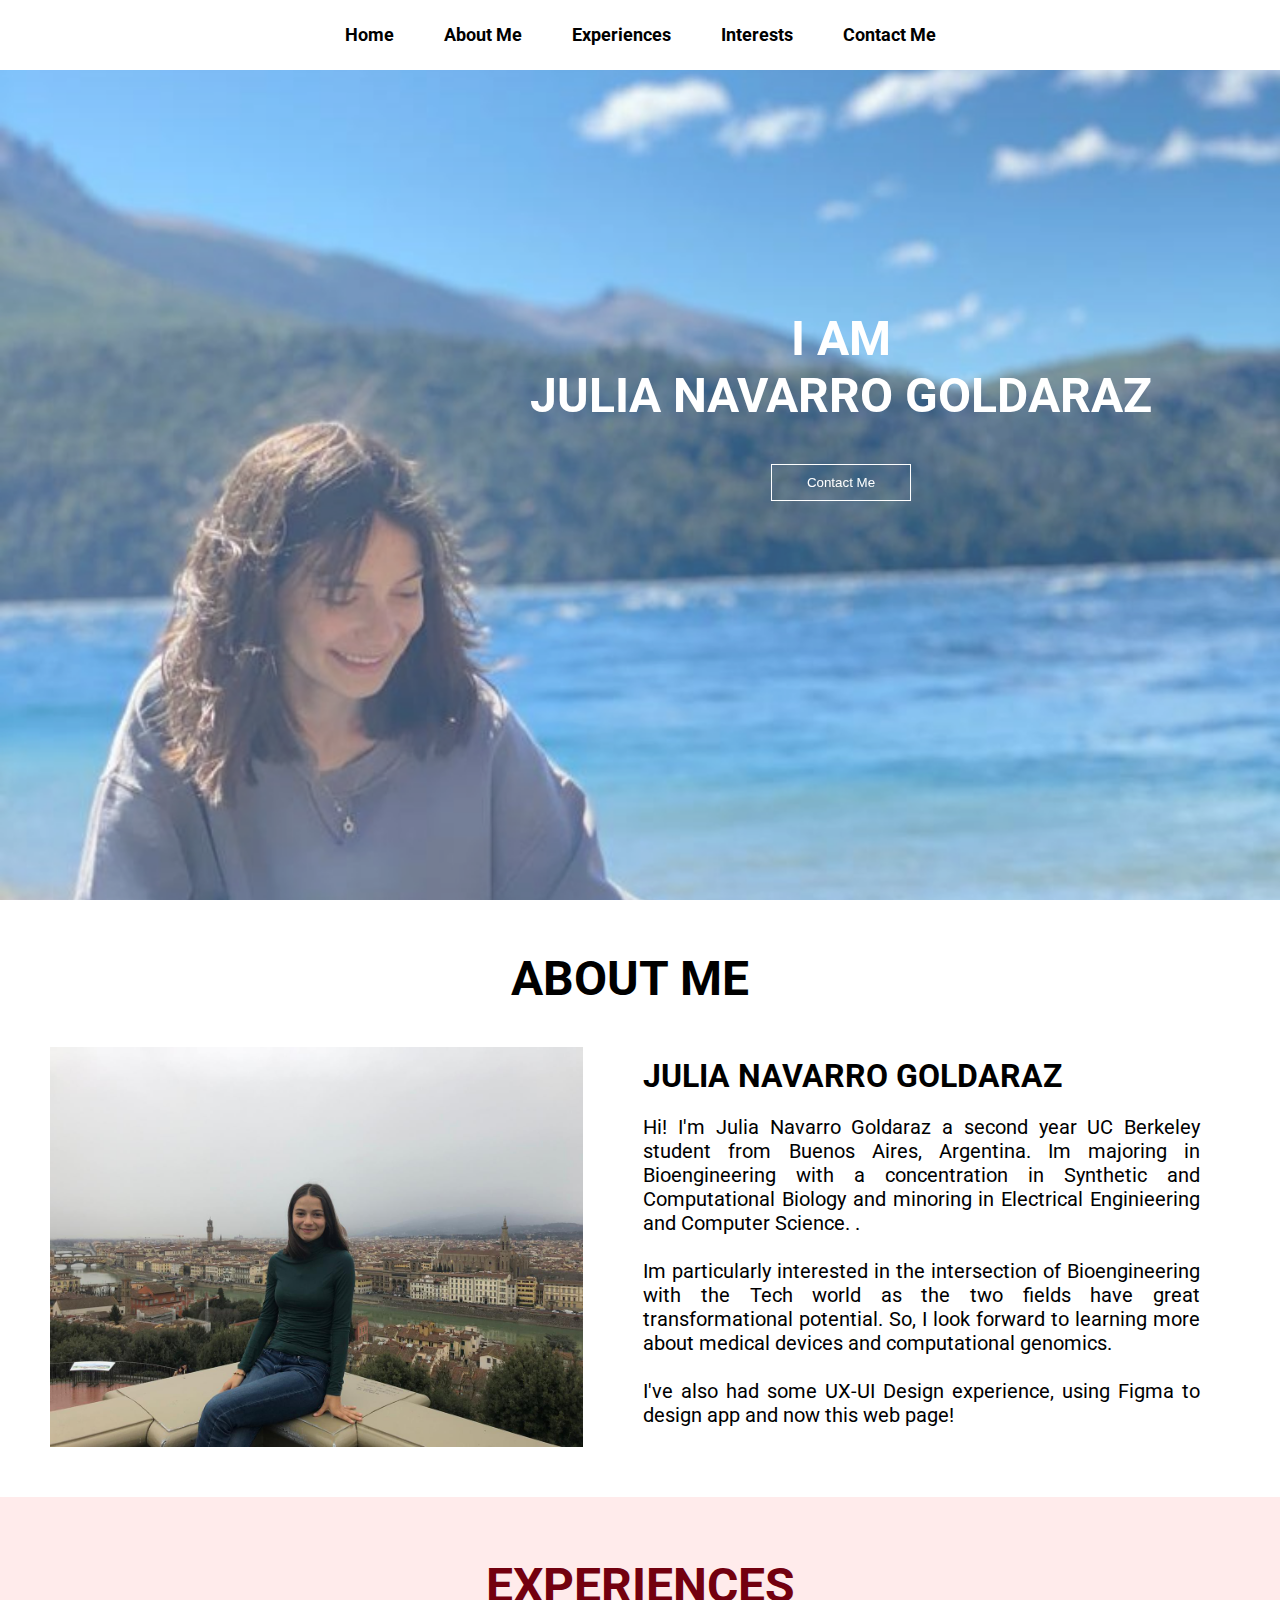
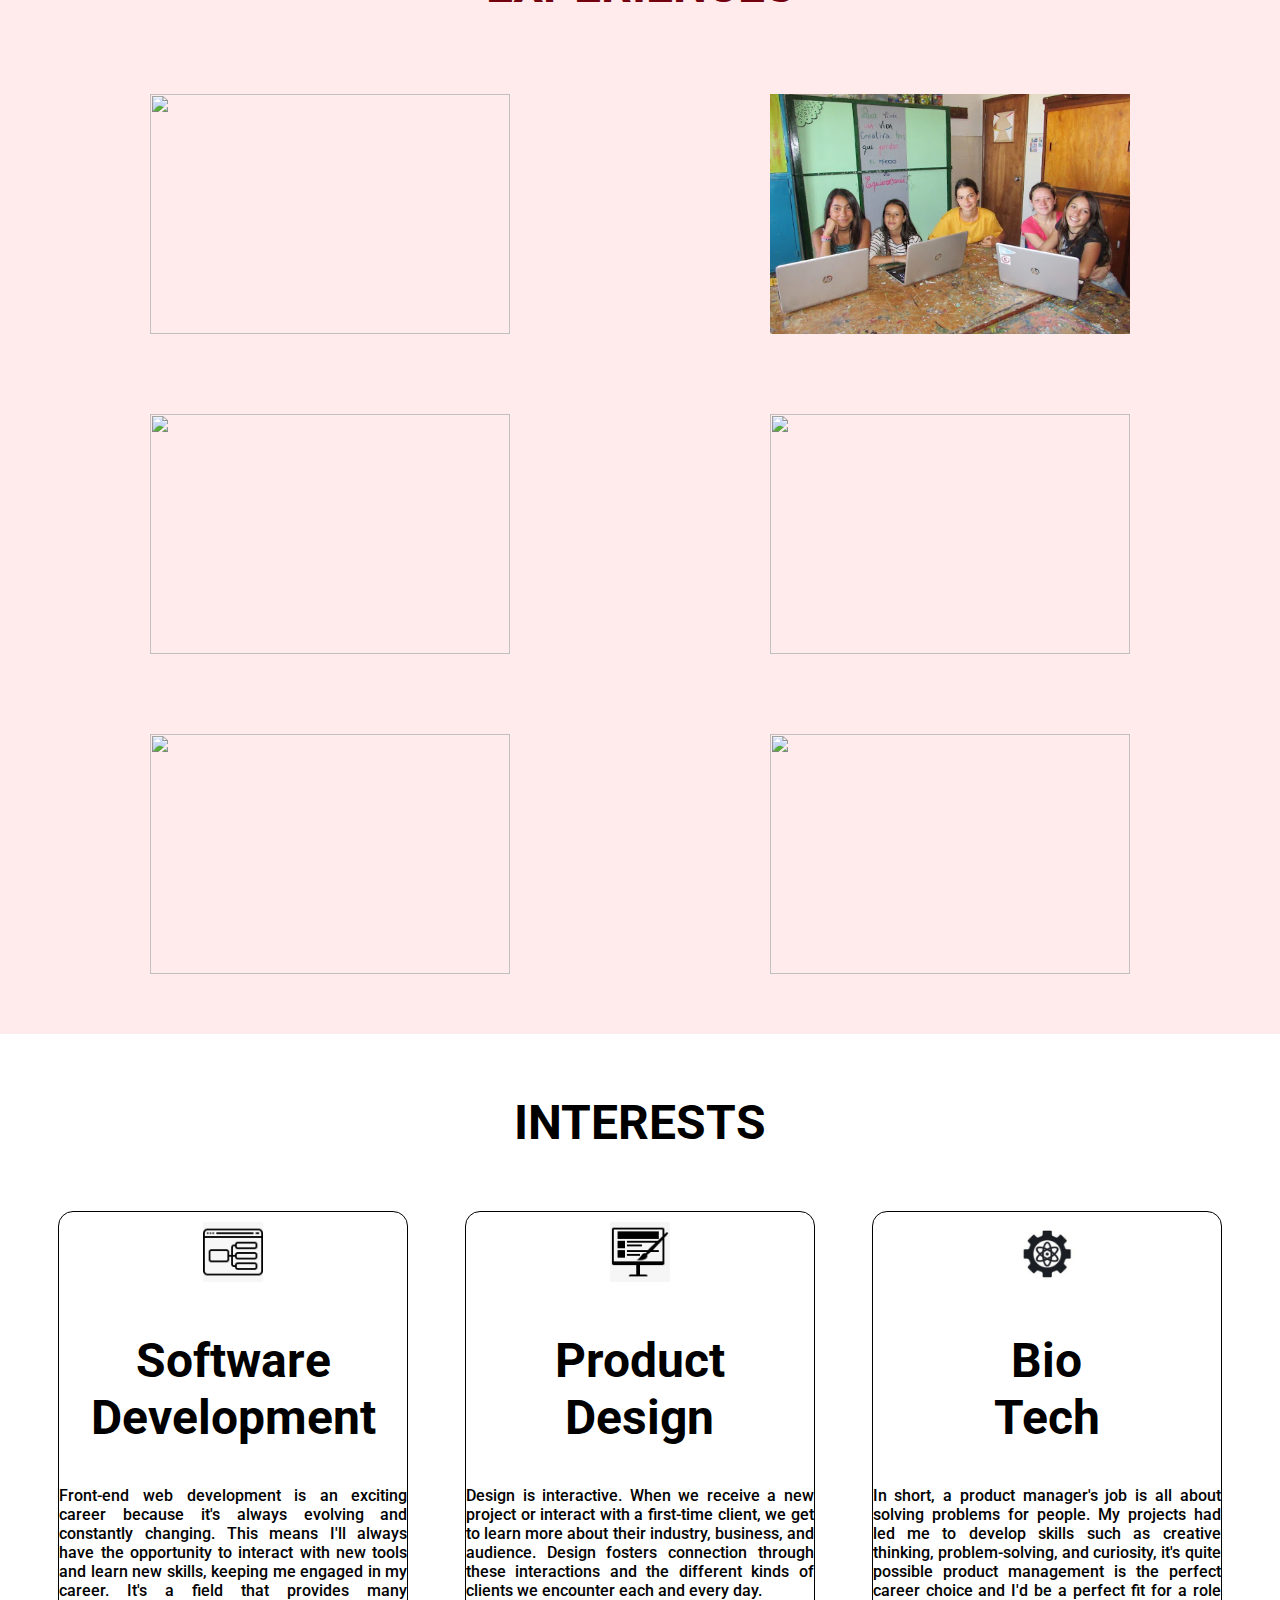
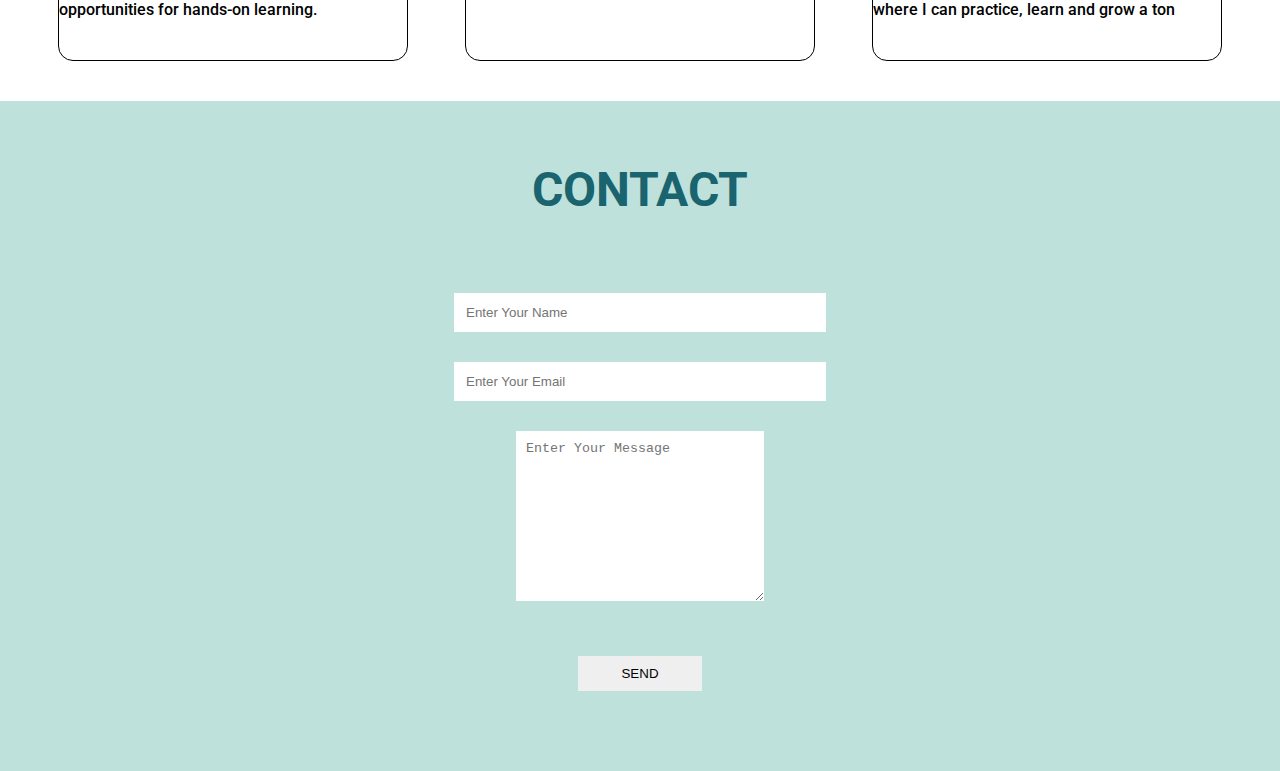
==== index.html @ 9aceccef "first push" ====
<html lang="en">
<head>
    <meta charset="UTF-8">
    <meta http-equiv="X-UA-Compatible" content="IE=edge">
    <meta name="viewport" content="width=device-width, initial-scale=1.0">
    <link rel="preconnect" href="https://fonts.googleapis.com">
    <link rel="preconnect" href="https://fonts.gstatic.com" crossorigin>
    <link href="https://fonts.googleapis.com/css2?family=Roboto:wght@100&display=swap" rel="stylesheet">
    <link rel="stylesheet" href="./style.css">
    <link rel="stylesheet" media="screen and (max-width:800px)" href="tablet.css">
    <link rel="stylesheet" media="screen and (max-width:530px)" href="phone.css">
    <title>Julia Navarro Goldaraz</title>
    <style>
        @import url('https://fonts.googleapis.com/css2?family=Roboto:wght@100&display=swap');
    </style>
</head>

<body>
    <nav class="navbar">
        <ul>
            <li><a href="#home"> Home</a></li>
            <li><a href="#about"> About Me</a></li>
            <li><a href="#portfolio"> Experiences</a></li>
            <li><a href="#interests"> Interests</a></li>
            <li><a href="#contact"> Contact Me</a></li>
        </ul>
    </nav>

    <section id="home">
        <div class="main">
            <h1 class="headings">I AM <br> JULIA NAVARRO GOLDARAZ</h1>
            <button class="btn">
                Contact Me
            </button>
        </div>
    </section>

    <section id="about">
        <h1 class="headings">ABOUT ME</h1>
        <div id="pic">
            <img src="photos/Juli1.jpeg" alt="">
            <div id="intro">
                <h2 >JULIA NAVARRO GOLDARAZ</h2>
                <p>Hi!
                    I'm Julia Navarro Goldaraz a second year UC Berkeley student from Buenos Aires, Argentina. Im majoring in Bioengineering with a concentration in Synthetic and Computational Biology and minoring in Electrical Enginieering and Computer Science. .</p>
                <br>
                <p> Im particularly interested in the intersection of Bioengineering with the Tech world as the two fields have great transformational potential. So, I look forward to learning more about medical devices and computational genomics.</p>
                <br>
                <p> I've also had some UX-UI Design experience, using Figma to design app and now this web page! </p>
            </div>

        </div>

    </section>

    <section id="portfolio">
        <h1 class="headings">EXPERIENCES</h1>
        <div class="gallery">
            <a href="https://inventabroad.berkeley.edu/" target="_blank"> <img src="portfolio/invent.jpg" alt=""> </a>
            <a href="http://www.chicasprogramadoras.club/" target="_blank"> <img src="photos/CCP1.jpg" alt=""> </a>
            <a href="https://www.utk.technology/" target="_blank"> <img src="portfolio/utk.JPG" alt=""> </a>
            <a href="https://www.youtube.com/watch?v=nipk1tSxed8&t=4s" target="_blank"> <img src="portfolio/3.jpeg" alt=""> </a>
            <a href="https://www.youtube.com/watch?v=JKasW97JcF0&t=8s" target="_blank"> <img src="portfolio/2.jpeg" alt=""> </a>
            <a href="https://www.youtube.com/watch?v=AmmOaN9BIU0&t=44s" target="_blank"> <img src="portfolio/1.jpeg" alt=""> </a>
        </div>
    </section>

    <section id="interests">
        <h1 class="headings">INTERESTS</h1>
        <div class="row">
            <div class="box">
                <img src="photos/SWE.jpeg" alt="">
                <h1 class="headings">Software <br> Development</h1>
                <p>Front-end web development is an exciting career because it's always evolving and 
                    constantly changing. This means I'll always have the opportunity to interact with 
                    new tools and learn new skills, keeping me engaged in my career. It's a field that 
                    provides many opportunities for hands-on learning.</p>
            </div>
            <div class="box">
                <img src="photos/ProductDesign.jpeg" alt="">
                <h1 class="headings">Product <br> Design</h1>
                <p>Design is interactive. When we receive a new project or interact with a first-time 
                    client, we get to learn more about their industry, business, and audience. Design 
                    fosters connection through these interactions and the different kinds of clients we 
                    encounter each and every day.</p>
            </div>
            <div class="box">
                <img src="photos/BioTech.jpeg" alt="">
                <h1 class="headings">Bio <br> Tech</h1>
                <p>In short, a product manager's job is all about solving problems for people. 
                    My projects had led me to develop skills such as creative thinking, problem-solving, 
                    and curiosity, it's quite possible product management is the perfect career choice and I'd be a 
                    perfect fit for a role where I can practice, learn and grow a ton</p>
            </div>

        </div>

    </section>

    <section id="contact">
        <h1 class="headings">CONTACT</h1>
        <form action="" class="form">
            <input type="text" name="name" class="input" placeholder="Enter Your Name">
            <input type="email" name="email" class="input" placeholder="Enter Your Email">
            <textarea name="msg" id="msg" cols="30" rows="10" placeholder="Enter Your Message"></textarea>
            <input type="submit" value="SEND" id="send">
        </form>
    </section>

</body>
</html>
---- style.css ----
*{
    margin: 0;
    padding: 0;
    box-sizing: border-box;
}

html{
    scroll-behavior: smooth;
}

/* navbar */

.navbar{
    display: flex;
    justify-content: center;
    align-items: center;
    background-color:white;
    position: sticky;
    top: 0;
    max-height: 72px;
}

.navbar ul{
    display: flex;
    list-style: none;
    margin: 25px 0px;
}

.navbar ul li{
    font-family: 'Roboto', sans-serif;
    font-size: 1.1rem;
    font-weight: bold;
}

.navbar ul li a{
    text-decoration: none;
    color: black;
    padding: 8px 25px;
    transition: all .5s ease;
}

.navbar ul li a:hover{
    background-color: white;
    color: black;
    box-shadow: 0 0 10px white;
    font-size: 120%;
    font-weight : bold;
}

/* Home Section */

#home{
    display: flex;
    flex-direction: column;
    background-color:transparent;
    height: 840px;
    justify-content: center;
    align-items: center;
    color:white;
}

#home::before{
    content: "";
    position: absolute;
    top: 0;
    right: 0;
    background: url("photos/Portada1.jpeg") no-repeat center center/cover;
    height: 900px;
    width: 100%;
    z-index: -1;
    opacity: .8;
}

.main{
    display: flex;
    flex-direction: column;
    /* border: 1px solid white; */
    align-items: center;
    position: absolute;
    top: 30%;
    right: 10%;
}

.headings{
    font-family: 'Roboto', sans-serif;
    font-size: 3rem;
    text-align: center;
    margin: 40px 0px;
}

.btn{
    padding: 10px 35px;
    background-color: transparent;
    border: 1px solid white;
    color:  white;
    outline: none;
    transition: .6s ease;
}

.btn:hover{
    cursor: pointer;
    background-color: white;
    color: black;
    box-shadow: 0 0 2px white, 0 0 5px white, 0 0 10px white;
    font-weight: bold;
}


/* About Section */

#about{
    display: flex;
    flex-direction: column;
    box-sizing: border-box;
    padding: 0px;
    font-size: 20px;
    margin-bottom: 50px;
    margin-left: 50px;
    margin-right: 70px;
}

#pic{
    display: flex;
}

#pic img{
    width: 575px;
    height: 400px;
    margin-right: 50px;
}

#intro{
    display: flex;
    flex-direction: column;
    text-align: justify;
    padding: 10px;
    font-family: 'Roboto', sans-serif;
}

#intro h2{
    font-size: 2rem;
    margin-bottom: 20px;
}


/* Portfolio Section */

#portfolio{
    display: flex;
    flex-direction: column;
    background-color:#ffebeb;
    color: #73000F;
    align-items: center;
    padding: 20px;
}

.gallery{
    display: flex;
    flex-wrap: wrap;
    justify-content: space-around;
    box-sizing: border-box;
}

.gallery img{
    width: 360px;
    height: 240px;
    margin: 40px;
}


/* Interests Section */

#interests{
    display: flex;
    flex-direction: column;
    padding: 20px;
    font-family: 'Roboto', sans-serif;
    font-weight: 500;
}

.row{
    display: flex;
    justify-content: space-around;
    flex-wrap: wrap;
    box-sizing: border-box;
    margin: 10px;
}

.box{
    display: flex;
    flex-direction: column;
    width: 350px;
    height: 450px;
    border: 1px solid black;
    margin: 10px;
    align-items: center;
    text-align: justify;
    text-
    padding: 10px;
    border-radius: 15px;
    /*background: linear-gradient(to top,#cccfd1, white 100%);*/
    background-size: 100% 200%;
    transition: all .8s
}

.box:hover{
    background-position: left bottom; 
    color: #67788a;
    border-color: #67788a;
    box-shadow: #bee1dc;
    background-color: #f1f4f7;
}

.box img{
    width: 80px;
    height: 80px;
    background-color: white;
    padding: 10px;
}

/* Contact Section */
#contact{
    display: flex;
    flex-direction: column;
    box-sizing: border-box;
    background-color: #bee1dc;
    color: #19646E;
    padding: 20px;
}

.form{
    display: flex;
    flex-direction: column;
    box-sizing: border-box;
    align-items: center;
    margin: 20px 0px;
}

.input{
    padding: 12px;
    margin: 15px;
    width: 30%;
    border: none;
    outline: none;
}

#msg{
    width: 20%;
    padding: 10px;
    margin: 15px;
    border: none;
    outline: none;
}

#send{
    width: 10%;
    padding: 10px;
    margin: 40px;
    border: none;
    outline: none;
}

#send:hover{
    cursor: pointer;
    box-shadow: 0 0 5px white;
}
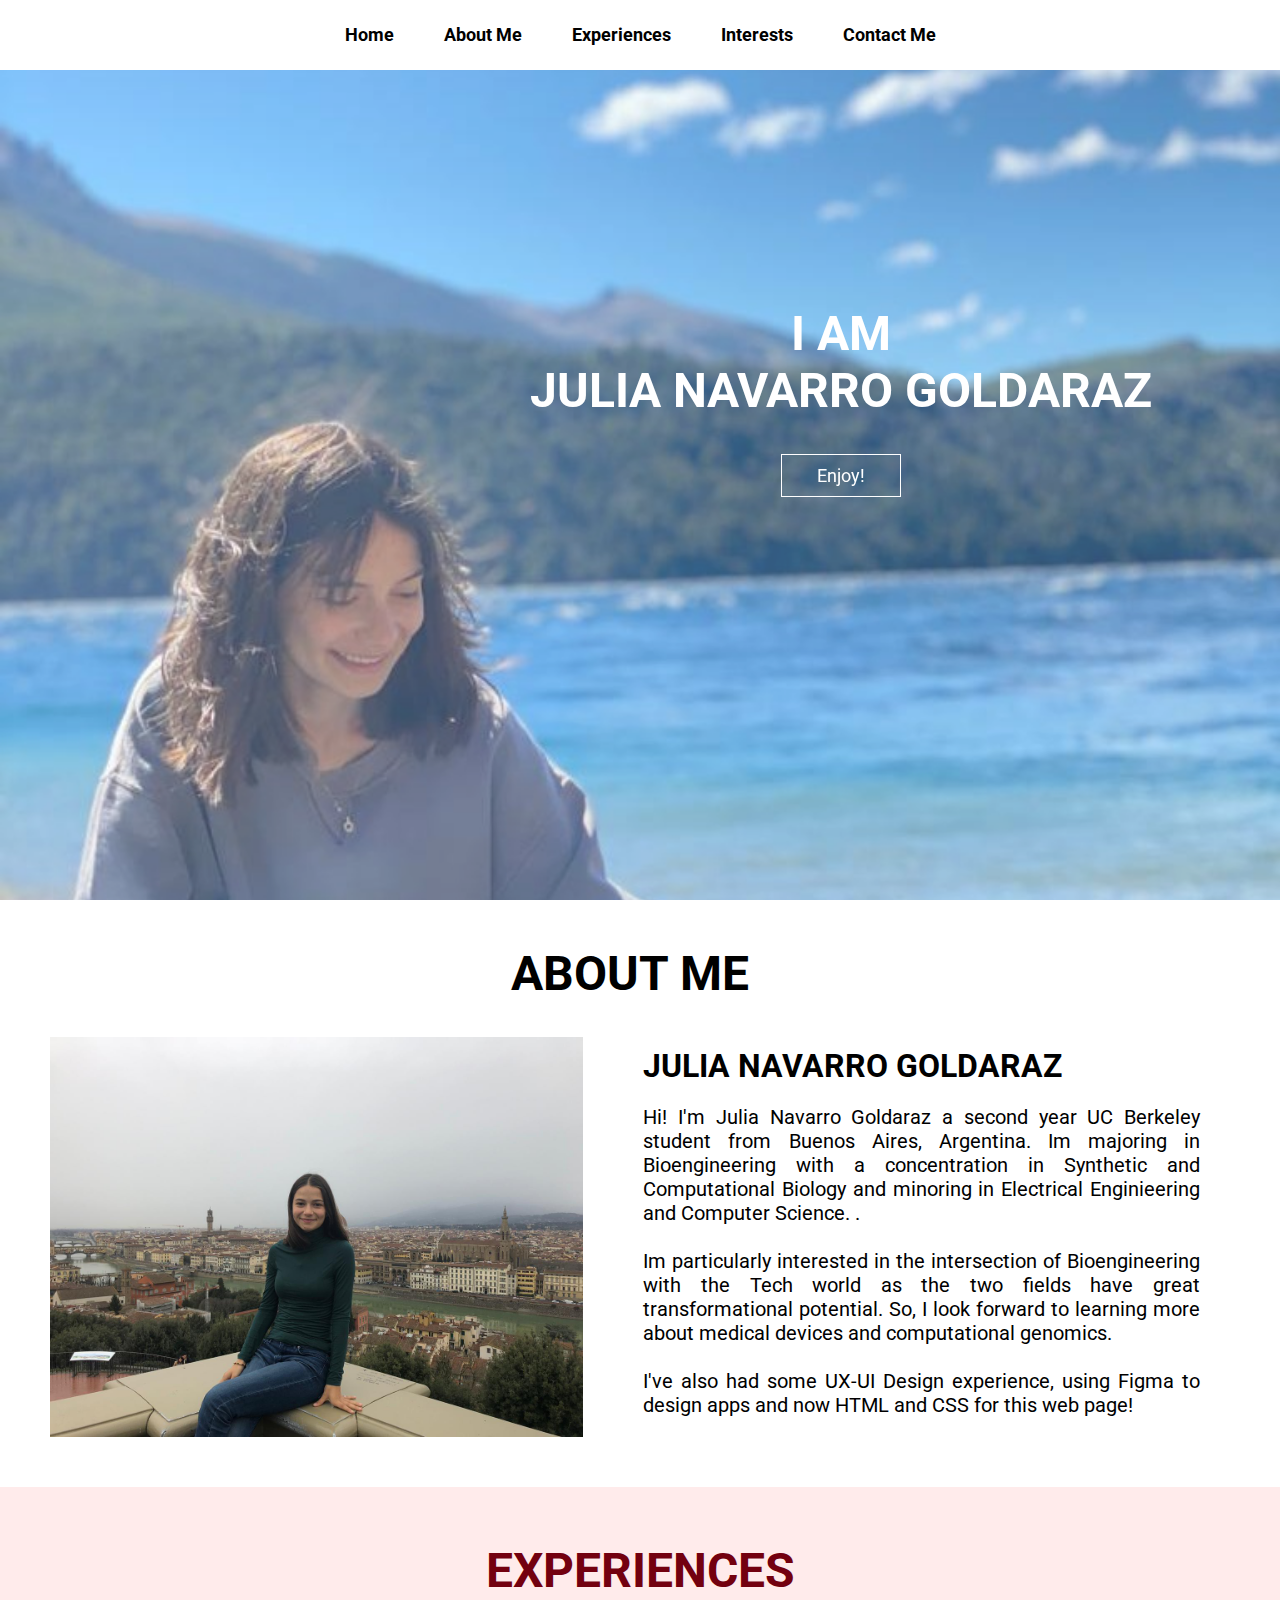
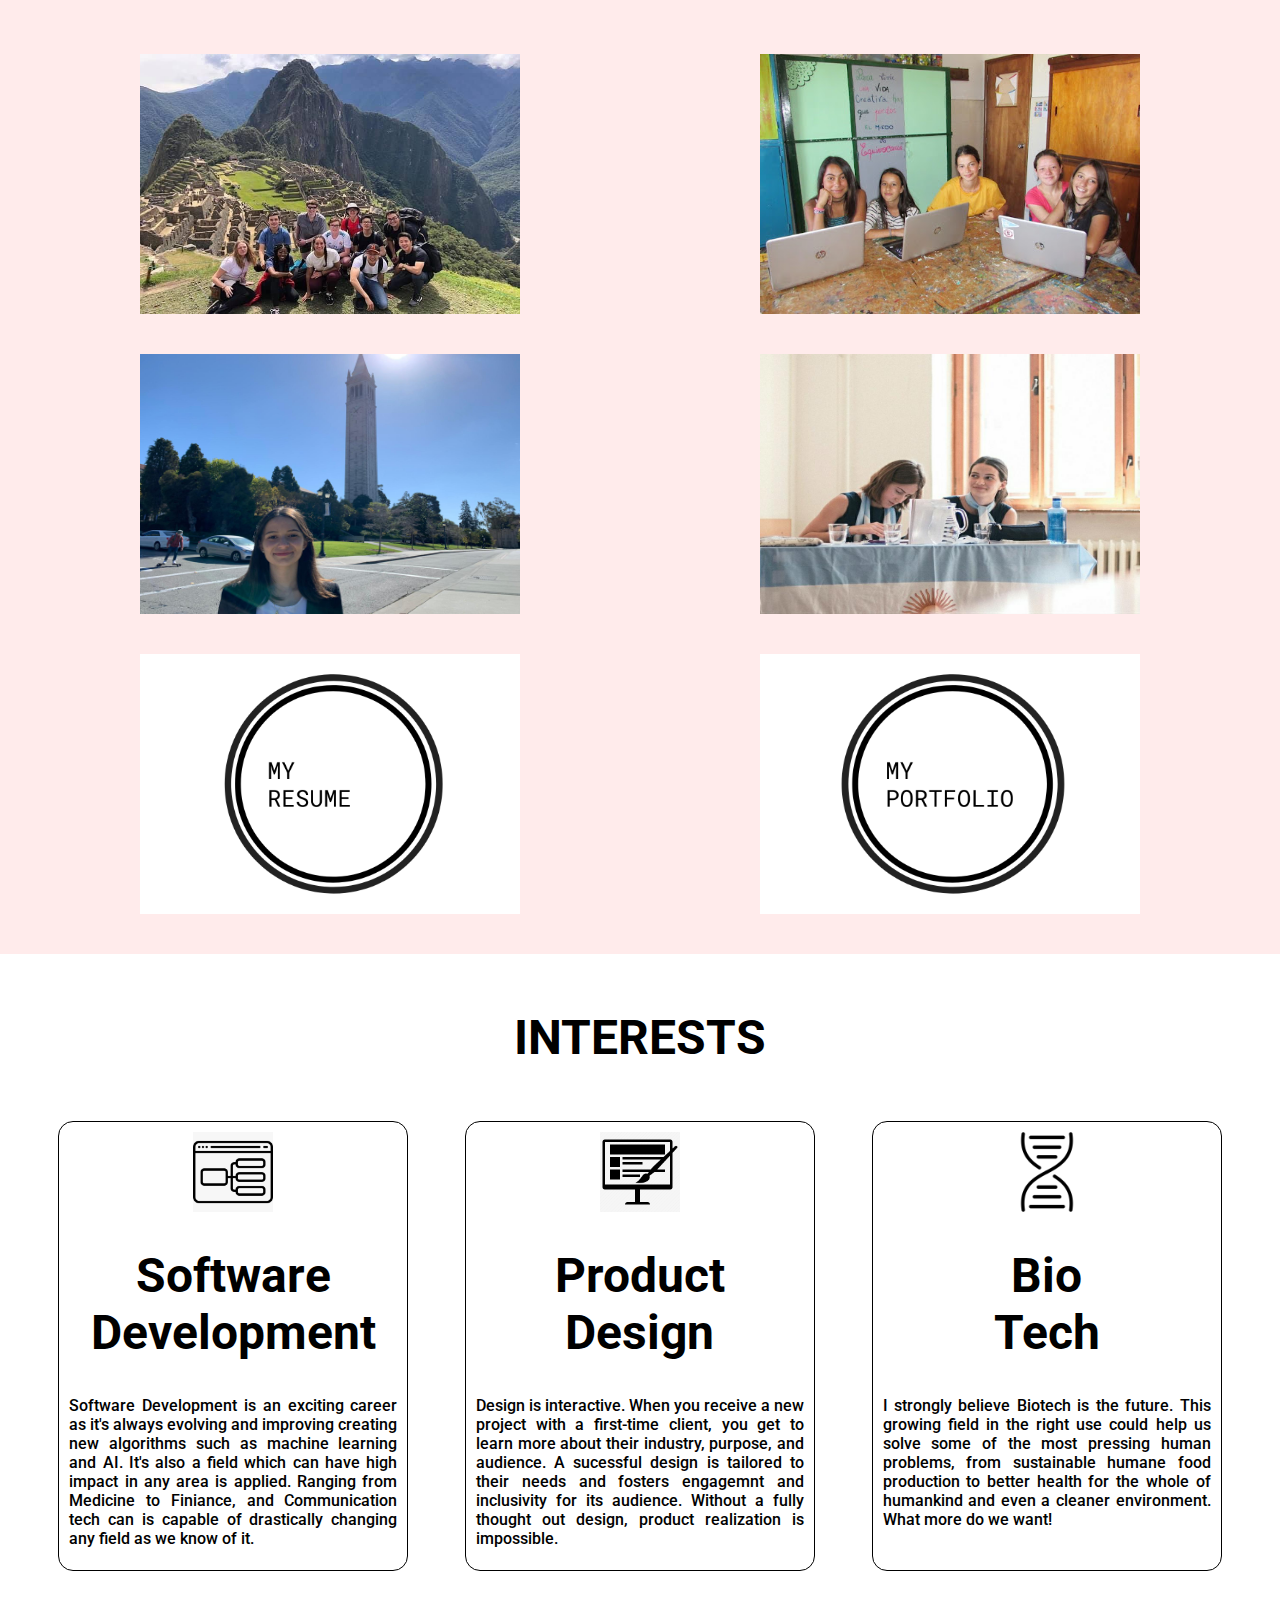
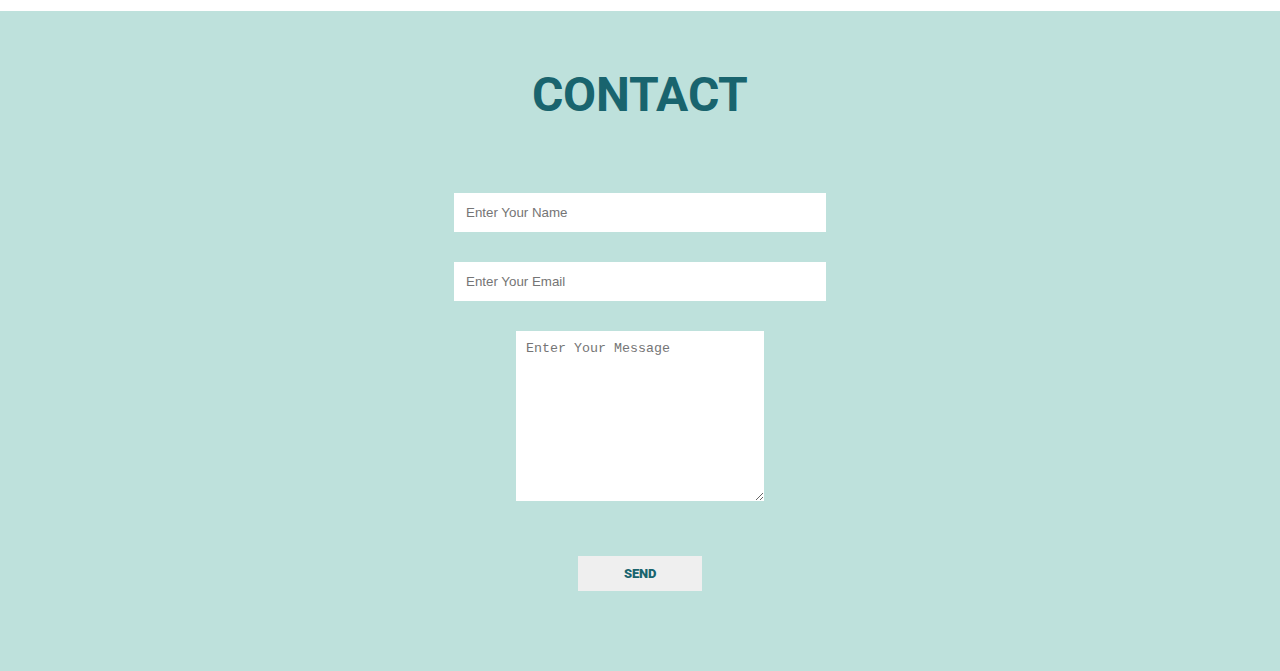
==== commit 1e887c5f: "features added" ====
--- a/index.html
+++ b/index.html
@@ -30,7 +30,7 @@
         <div class="main">
             <h1 class="headings">I AM <br> JULIA NAVARRO GOLDARAZ</h1>
             <button class="btn">
-                Contact Me
+                Enjoy!
             </button>
         </div>
     </section>
@@ -46,7 +46,7 @@
                 <br>
                 <p> Im particularly interested in the intersection of Bioengineering with the Tech world as the two fields have great transformational potential. So, I look forward to learning more about medical devices and computational genomics.</p>
                 <br>
-                <p> I've also had some UX-UI Design experience, using Figma to design app and now this web page! </p>
+                <p> I've also had some UX-UI Design experience, using Figma to design apps and now HTML and CSS for this web page! </p>
             </div>
 
         </div>
@@ -56,12 +56,12 @@
     <section id="portfolio">
         <h1 class="headings">EXPERIENCES</h1>
         <div class="gallery">
-            <a href="https://inventabroad.berkeley.edu/" target="_blank"> <img src="portfolio/invent.jpg" alt=""> </a>
+            <a href="https://inventabroad.berkeley.edu/" target="_blank"> <img src="photos/INvent2.jpeg" alt=""> </a>
             <a href="http://www.chicasprogramadoras.club/" target="_blank"> <img src="photos/CCP1.jpg" alt=""> </a>
-            <a href="https://www.utk.technology/" target="_blank"> <img src="portfolio/utk.JPG" alt=""> </a>
-            <a href="https://www.youtube.com/watch?v=nipk1tSxed8&t=4s" target="_blank"> <img src="portfolio/3.jpeg" alt=""> </a>
-            <a href="https://www.youtube.com/watch?v=JKasW97JcF0&t=8s" target="_blank"> <img src="portfolio/2.jpeg" alt=""> </a>
-            <a href="https://www.youtube.com/watch?v=AmmOaN9BIU0&t=44s" target="_blank"> <img src="portfolio/1.jpeg" alt=""> </a>
+            <a href="https://acelab.berkeley.edu/" target="_blank"> <img src="photos/Berkeley1.jpeg" alt=""> </a>
+            <a href="https://www.argentinadebate.com/" target="_blank"> <img src="photos/Debate1.jpeg" alt=""> </a>
+            <a href="https://drive.google.com/file/d/155FvNxUfxk0dQkpdSEWKot0gi2Za6cDw/view?usp=sharing" target="_blank"> <img src="photos/P.png" alt=""> </a>
+            <a href="https://drive.google.com/file/d/1hf_ZFuTHKNktTs1CpE-3wzE_38Ayr6yX/view?usp=sharing" target="_blank"> <img src="photos/R(3).png" alt=""> </a>
         </div>
     </section>
 
@@ -71,26 +71,25 @@
             <div class="box">
                 <img src="photos/SWE.jpeg" alt="">
                 <h1 class="headings">Software <br> Development</h1>
-                <p>Front-end web development is an exciting career because it's always evolving and 
-                    constantly changing. This means I'll always have the opportunity to interact with 
-                    new tools and learn new skills, keeping me engaged in my career. It's a field that 
-                    provides many opportunities for hands-on learning.</p>
+                <p>Software Development is an exciting career as it's always evolving and 
+                    improving creating new algorithms such as machine learning and AI. 
+                    It's also a field which can have high impact in any area is applied. Ranging from Medicine to
+                    Finiance, and Communication tech can is capable of drastically changing any field as we know of it. </p>
             </div>
             <div class="box">
                 <img src="photos/ProductDesign.jpeg" alt="">
                 <h1 class="headings">Product <br> Design</h1>
-                <p>Design is interactive. When we receive a new project or interact with a first-time 
-                    client, we get to learn more about their industry, business, and audience. Design 
-                    fosters connection through these interactions and the different kinds of clients we 
-                    encounter each and every day.</p>
+                <p>Design is interactive. When you receive a new project with a first-time 
+                    client, you get to learn more about their industry, purpose, and audience. A sucessful design 
+                    is tailored to their needs and fosters engagemnt and inclusivity for its audience. 
+                    Without a fully thought out design, product realization is impossible.
+                </p>
             </div>
             <div class="box">
-                <img src="photos/BioTech.jpeg" alt="">
+                <img src="photos/DNA3.png" alt="">
                 <h1 class="headings">Bio <br> Tech</h1>
-                <p>In short, a product manager's job is all about solving problems for people. 
-                    My projects had led me to develop skills such as creative thinking, problem-solving, 
-                    and curiosity, it's quite possible product management is the perfect career choice and I'd be a 
-                    perfect fit for a role where I can practice, learn and grow a ton</p>
+                <p>I strongly believe Biotech is the future. This growing field in the right use could  help us solve some of the most pressing human problems,
+                     from sustainable humane food production to better health for the whole of humankind and even a cleaner environment. What more do we want! </p>
             </div>
 
         </div>
--- a/style.css
+++ b/style.css
@@ -86,7 +86,7 @@
     font-family: 'Roboto', sans-serif;
     font-size: 3rem;
     text-align: center;
-    margin: 40px 0px;
+    margin: 35px 0px;
 }
 
 .btn{
@@ -96,13 +96,15 @@
     color:  white;
     outline: none;
     transition: .6s ease;
+    font-family:'Roboto', sans-serif;
+    font-size: 18px;
 }
 
 .btn:hover{
     cursor: pointer;
     background-color: white;
     color: black;
-    box-shadow: 0 0 2px white, 0 0 5px white, 0 0 10px white;
+    /* box-shadow: 0 0 2px white, 0 0 5px white, 0 0 10px white;*/
     font-weight: bold;
 }
 
@@ -163,9 +165,11 @@
 }
 
 .gallery img{
-    width: 360px;
-    height: 240px;
-    margin: 40px;
+    width: 380px;
+    height: 260px;
+    margin: 20px;
+    margin-right: 100px;
+    margin-left: 100px;
 }
 
 
@@ -196,8 +200,9 @@
     margin: 10px;
     align-items: center;
     text-align: justify;
-    text-
-    padding: 10px;
+    padding-top: 10px;
+    padding-left: 10px;
+    padding-right: 10px;
     border-radius: 15px;
     /*background: linear-gradient(to top,#cccfd1, white 100%);*/
     background-size: 100% 200%;
@@ -216,7 +221,7 @@
     width: 80px;
     height: 80px;
     background-color: white;
-    padding: 10px;
+    padding: 0px;
 }
 
 /* Contact Section */
@@ -259,6 +264,9 @@
     margin: 40px;
     border: none;
     outline: none;
+    font-family: 'Roboto', sans-serif;
+    color: #19646E;
+    font-weight: 1000;
 }
 
 #send:hover{
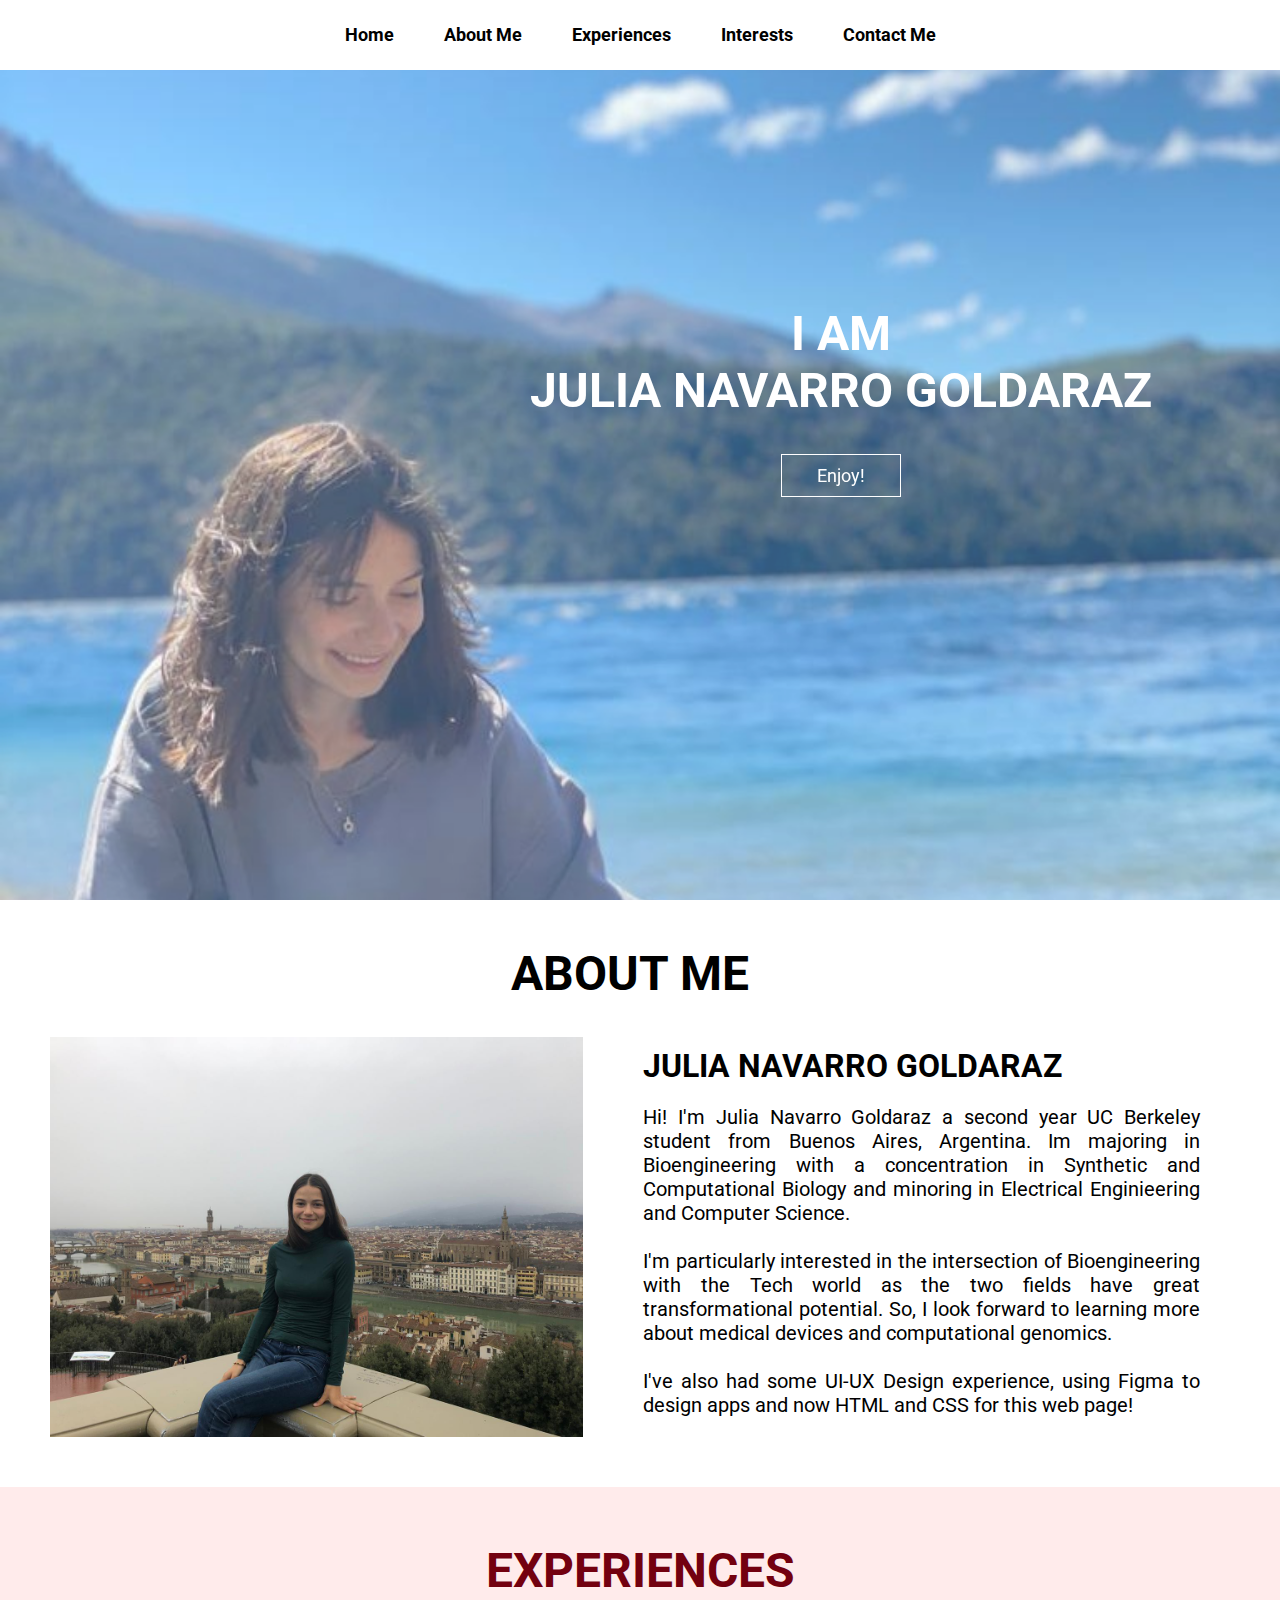
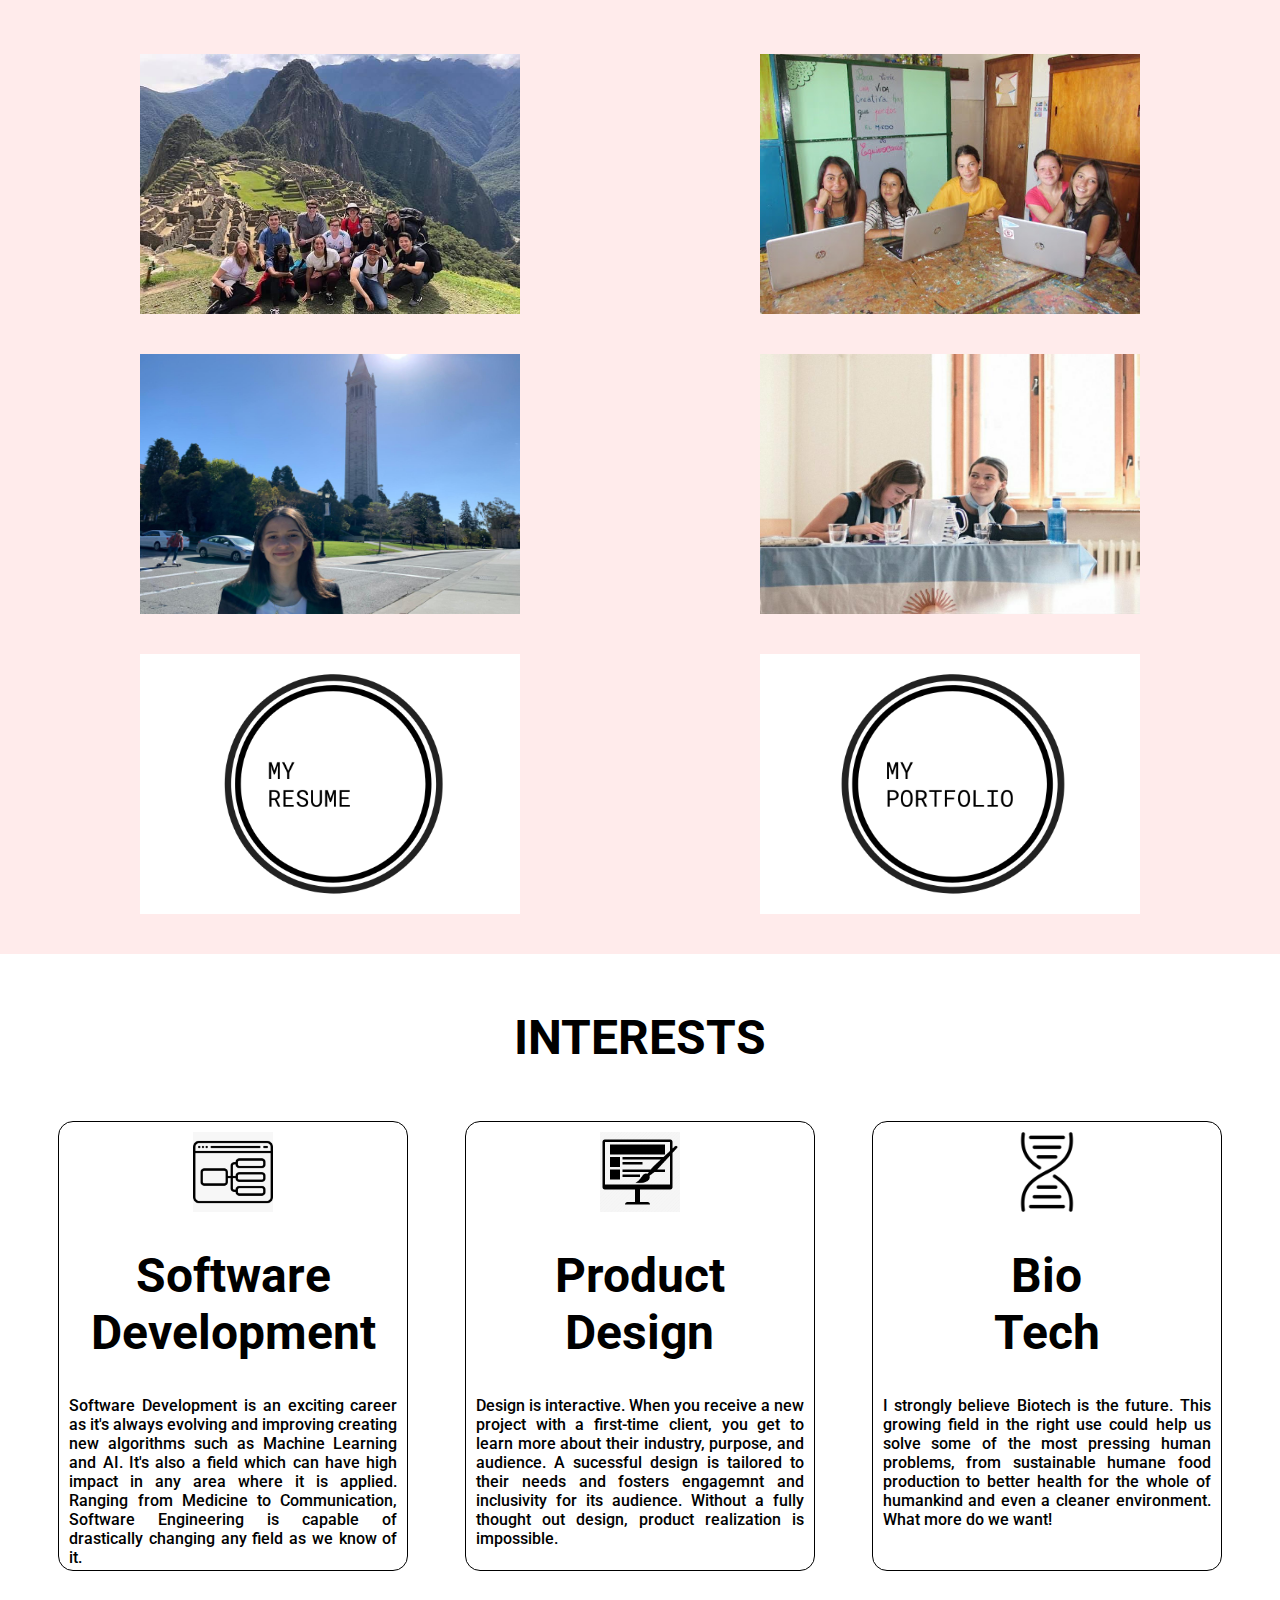
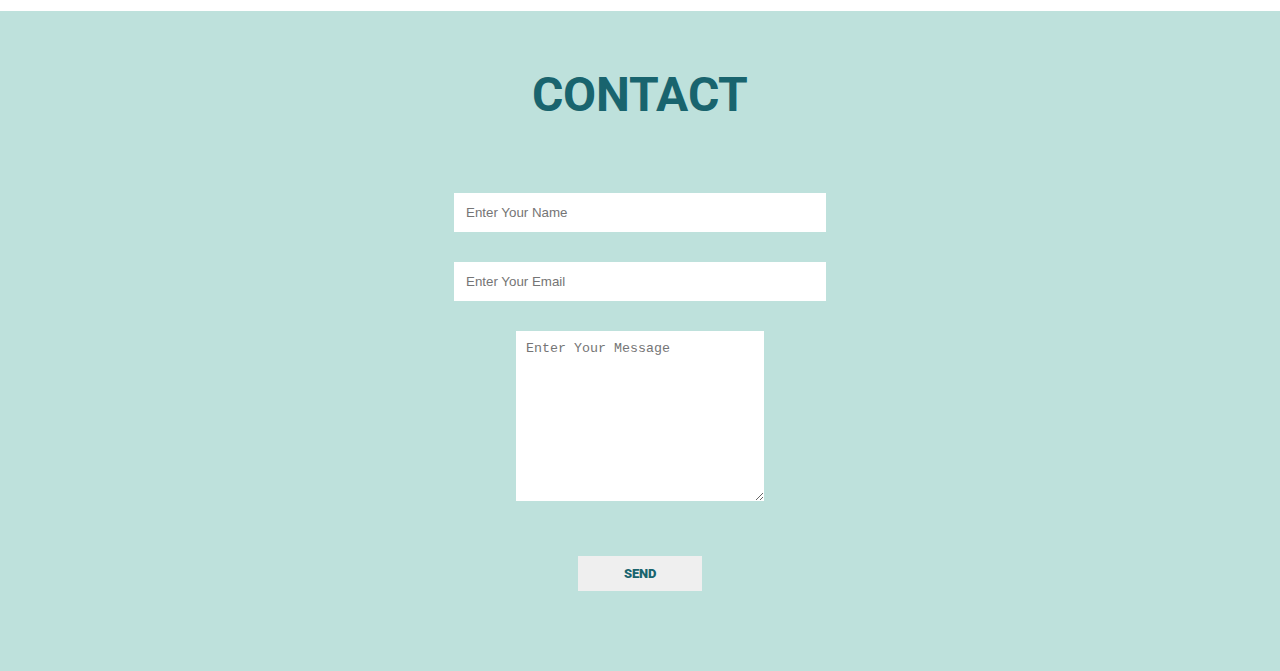
==== commit 28d59b6b: "fixing spelling" ====
--- a/index.html
+++ b/index.html
@@ -42,11 +42,11 @@
             <div id="intro">
                 <h2 >JULIA NAVARRO GOLDARAZ</h2>
                 <p>Hi!
-                    I'm Julia Navarro Goldaraz a second year UC Berkeley student from Buenos Aires, Argentina. Im majoring in Bioengineering with a concentration in Synthetic and Computational Biology and minoring in Electrical Enginieering and Computer Science. .</p>
+                    I'm Julia Navarro Goldaraz a second year UC Berkeley student from Buenos Aires, Argentina. Im majoring in Bioengineering with a concentration in Synthetic and Computational Biology and minoring in Electrical Enginieering and Computer Science.</p>
                 <br>
-                <p> Im particularly interested in the intersection of Bioengineering with the Tech world as the two fields have great transformational potential. So, I look forward to learning more about medical devices and computational genomics.</p>
+                <p> I'm particularly interested in the intersection of Bioengineering with the Tech world as the two fields have great transformational potential. So, I look forward to learning more about medical devices and computational genomics.</p>
                 <br>
-                <p> I've also had some UX-UI Design experience, using Figma to design apps and now HTML and CSS for this web page! </p>
+                <p> I've also had some UI-UX Design experience, using Figma to design apps and now HTML and CSS for this web page! </p>
             </div>
 
         </div>
@@ -72,9 +72,9 @@
                 <img src="photos/SWE.jpeg" alt="">
                 <h1 class="headings">Software <br> Development</h1>
                 <p>Software Development is an exciting career as it's always evolving and 
-                    improving creating new algorithms such as machine learning and AI. 
-                    It's also a field which can have high impact in any area is applied. Ranging from Medicine to
-                    Finiance, and Communication tech can is capable of drastically changing any field as we know of it. </p>
+                    improving creating new algorithms such as Machine Learning and AI. 
+                    It's also a field which can have high impact in any area where it is applied. Ranging from Medicine to
+                    Communication, Software Engineering is capable of drastically changing any field as we know of it. </p>
             </div>
             <div class="box">
                 <img src="photos/ProductDesign.jpeg" alt="">
@@ -88,7 +88,7 @@
             <div class="box">
                 <img src="photos/DNA3.png" alt="">
                 <h1 class="headings">Bio <br> Tech</h1>
-                <p>I strongly believe Biotech is the future. This growing field in the right use could  help us solve some of the most pressing human problems,
+                <p>I strongly believe Biotech is the future. This growing field in the right use could help us solve some of the most pressing human problems,
                      from sustainable humane food production to better health for the whole of humankind and even a cleaner environment. What more do we want! </p>
             </div>
 
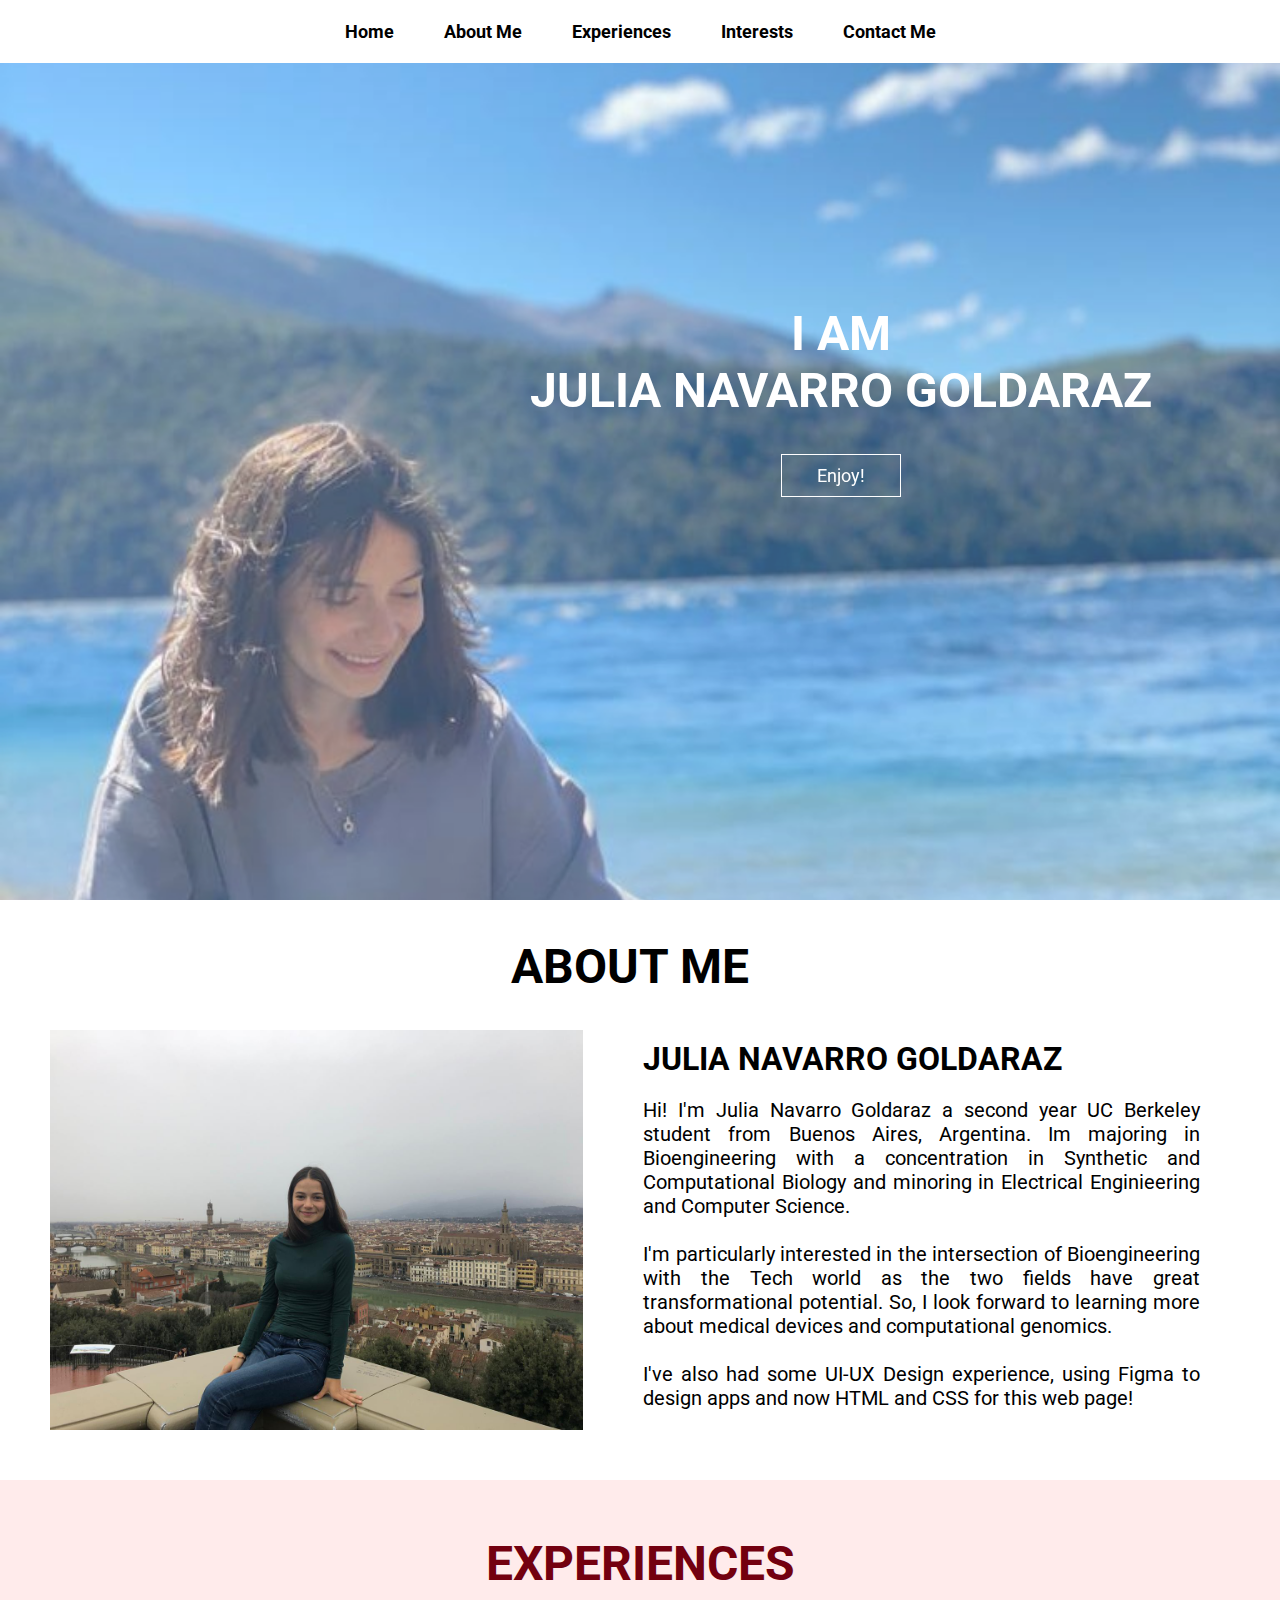
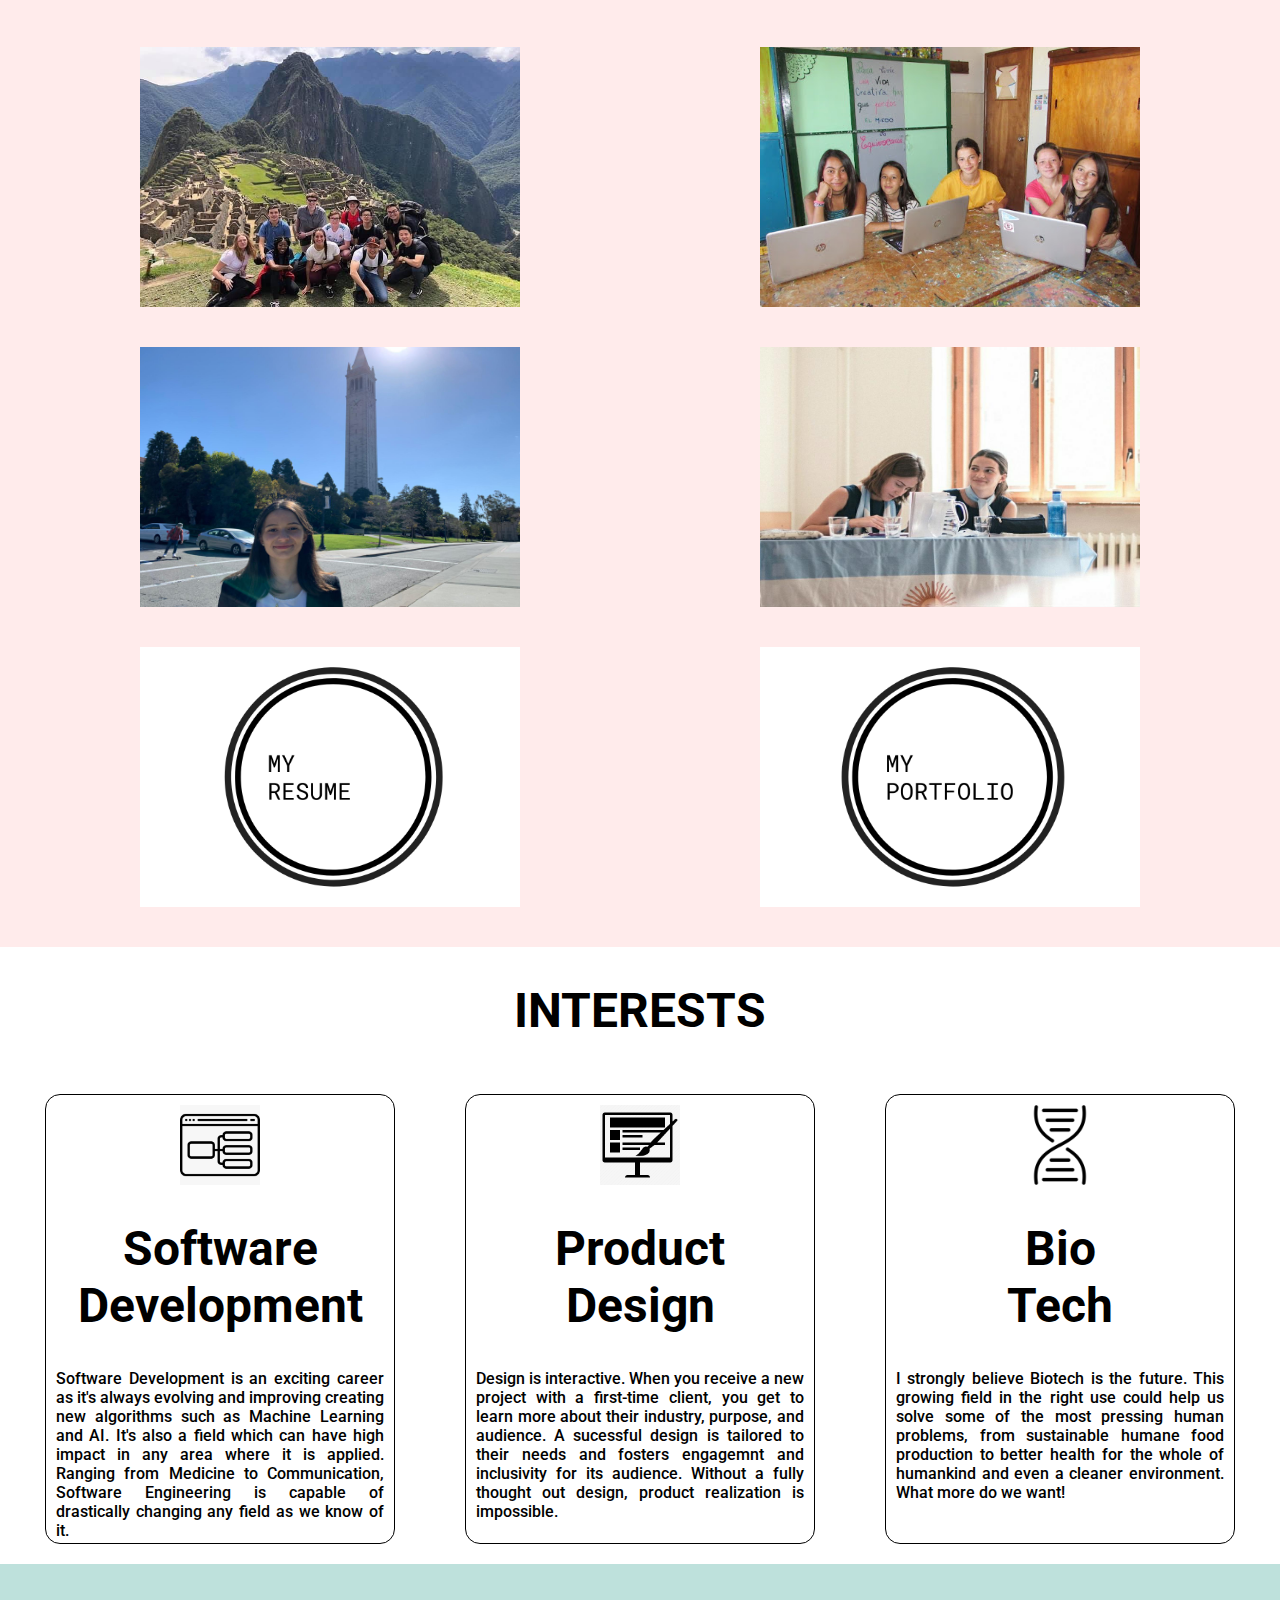
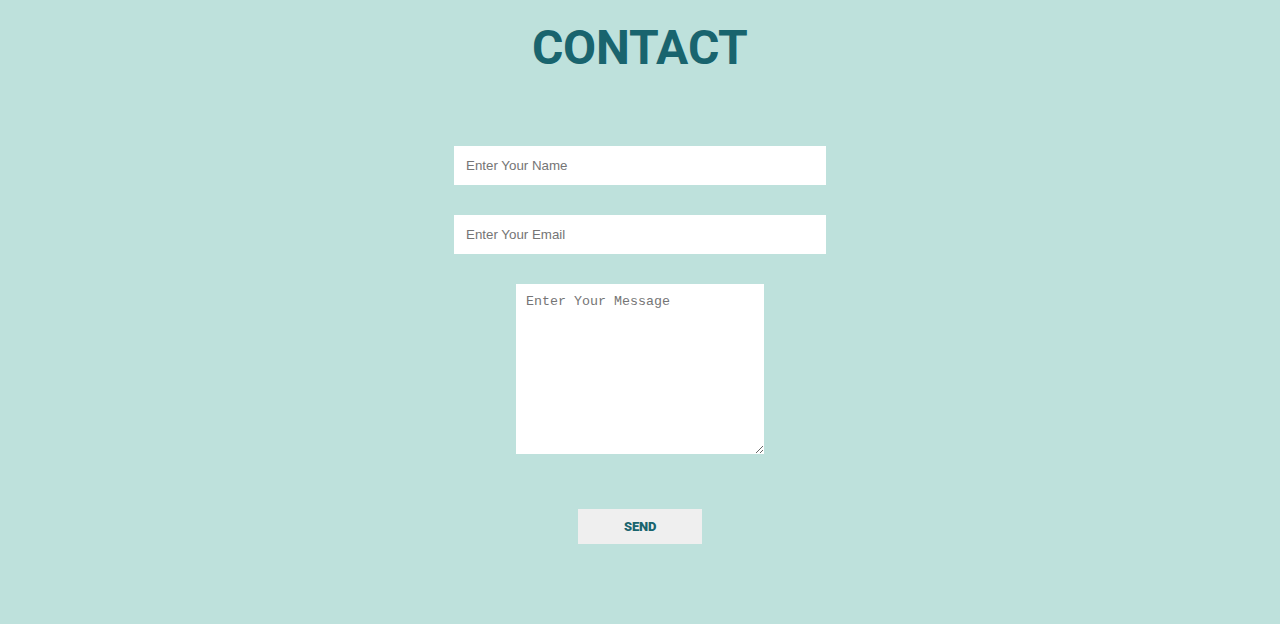
==== commit e0176f70: "updates experiences" ====
--- a/index.html
+++ b/index.html
@@ -10,6 +10,9 @@
     <link rel="stylesheet" media="screen and (max-width:800px)" href="tablet.css">
     <link rel="stylesheet" media="screen and (max-width:530px)" href="phone.css">
     <title>Julia Navarro Goldaraz</title>
+    <!--<link rel="stylesheet" href="https://maxcdn.bootstrapcdn.com/bootstrap/3.4.1/css/bootstrap.min.css">
+    <script src="https://ajax.googleapis.com/ajax/libs/jquery/3.5.1/jquery.min.js"></script>
+    <script src="https://maxcdn.bootstrapcdn.com/bootstrap/3.4.1/js/bootstrap.min.js"></script> -->
     <style>
         @import url('https://fonts.googleapis.com/css2?family=Roboto:wght@100&display=swap');
     </style>
@@ -52,14 +55,50 @@
         </div>
 
     </section>
+    
+    <!--<section id = "portfolio">
+        <div id="myCarousel" class="carousel slide" data-ride="carousel">
+            
+            <ol class="carousel-indicators">
+            <li data-target="#myCarousel" data-slide-to="0" class="active"></li>
+            <li data-target="#myCarousel" data-slide-to="1"></li>
+            <li data-target="#myCarousel" data-slide-to="2"></li>
+            </ol>
+        
+            
+            <div class="carousel-inner">
+            <div class="item active">
+                <img src="photos/CCP1.jpg" alt=" Coding camps for teen girls">
+            </div>
+        
+            <div class="item">
+                <img src="photos/Berkeley1.jpeg" alt="Ace Lab">
+            </div>
+        
+            <div class="item">
+                <img src="photos/Debate1.jpeg" alt="Debate">
+            </div>
+            </div>
+        
+            
+            <a class="left carousel-control" href="#myCarousel" data-slide="prev">
+            <span class="glyphicon glyphicon-chevron-left"></span>
+            <span class="sr-only">Previous</span>
+            </a>
+            <a class="right carousel-control" href="#myCarousel" data-slide="next">
+            <span class="glyphicon glyphicon-chevron-right"></span>
+            <span class="sr-only">Next</span>
+            </a>
+        </div>
+    </section> -->
 
     <section id="portfolio">
         <h1 class="headings">EXPERIENCES</h1>
         <div class="gallery">
-            <a href="https://inventabroad.berkeley.edu/" target="_blank"> <img src="photos/INvent2.jpeg" alt=""> </a>
-            <a href="http://www.chicasprogramadoras.club/" target="_blank"> <img src="photos/CCP1.jpg" alt=""> </a>
-            <a href="https://acelab.berkeley.edu/" target="_blank"> <img src="photos/Berkeley1.jpeg" alt=""> </a>
-            <a href="https://www.argentinadebate.com/" target="_blank"> <img src="photos/Debate1.jpeg" alt=""> </a>
+            <a href="Experience1.html" target="_blank"> <img src="photos/INvent2.jpeg" alt=""> </a>
+            <a href="Experience2.html" target="_blank"> <img src="photos/CCP1.jpg" alt=""> </a>
+            <a href="Experience3.html" target="_blank"> <img src="photos/Berkeley1.jpeg" alt=""> </a>
+            <a href="Experience4.html" target="_blank"> <img src="photos/Debate1.jpeg" alt=""> </a>
             <a href="https://drive.google.com/file/d/155FvNxUfxk0dQkpdSEWKot0gi2Za6cDw/view?usp=sharing" target="_blank"> <img src="photos/P.png" alt=""> </a>
             <a href="https://drive.google.com/file/d/1hf_ZFuTHKNktTs1CpE-3wzE_38Ayr6yX/view?usp=sharing" target="_blank"> <img src="photos/R(3).png" alt=""> </a>
         </div>
--- a/style.css
+++ b/style.css
@@ -18,7 +18,7 @@
     background-color:white;
     position: sticky;
     top: 0;
-    max-height: 72px;
+    max-height: 63px;
 }
 
 .navbar ul{
@@ -178,7 +178,6 @@
 #interests{
     display: flex;
     flex-direction: column;
-    padding: 20px;
     font-family: 'Roboto', sans-serif;
     font-weight: 500;
 }
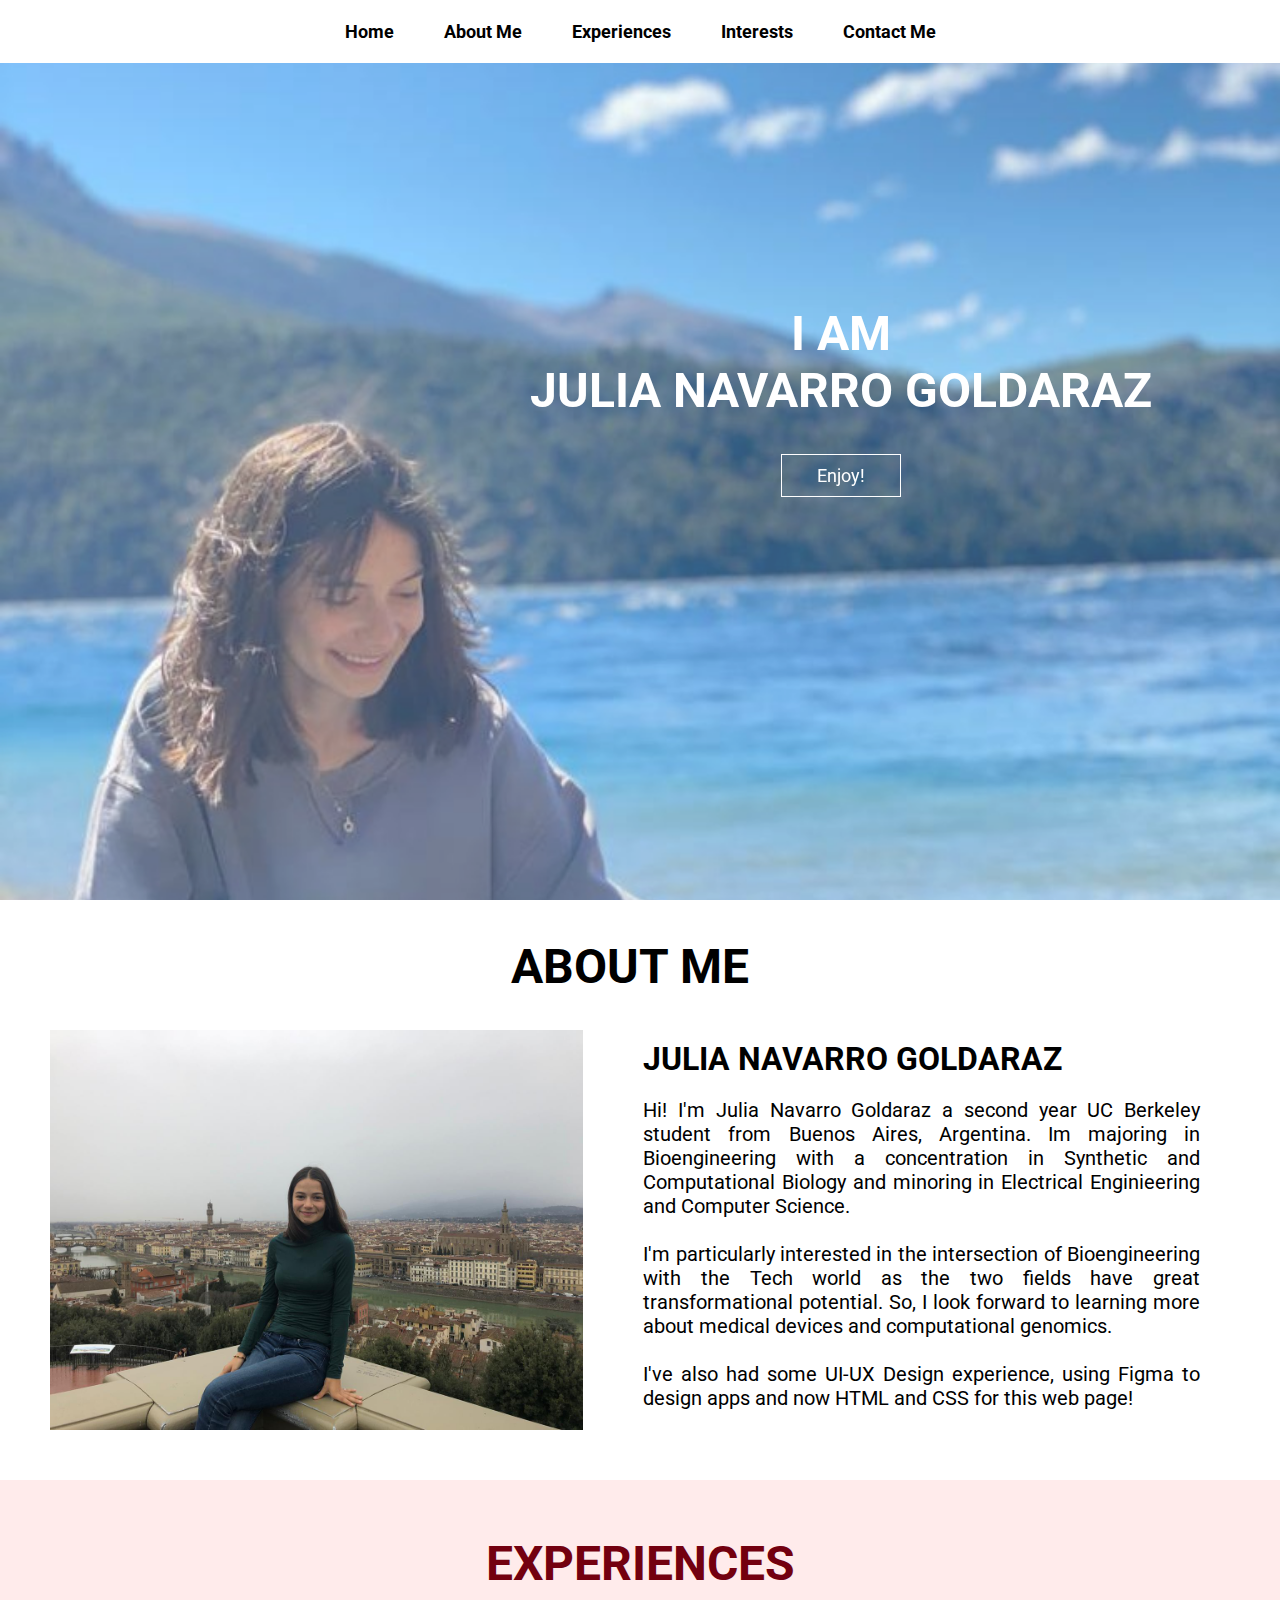
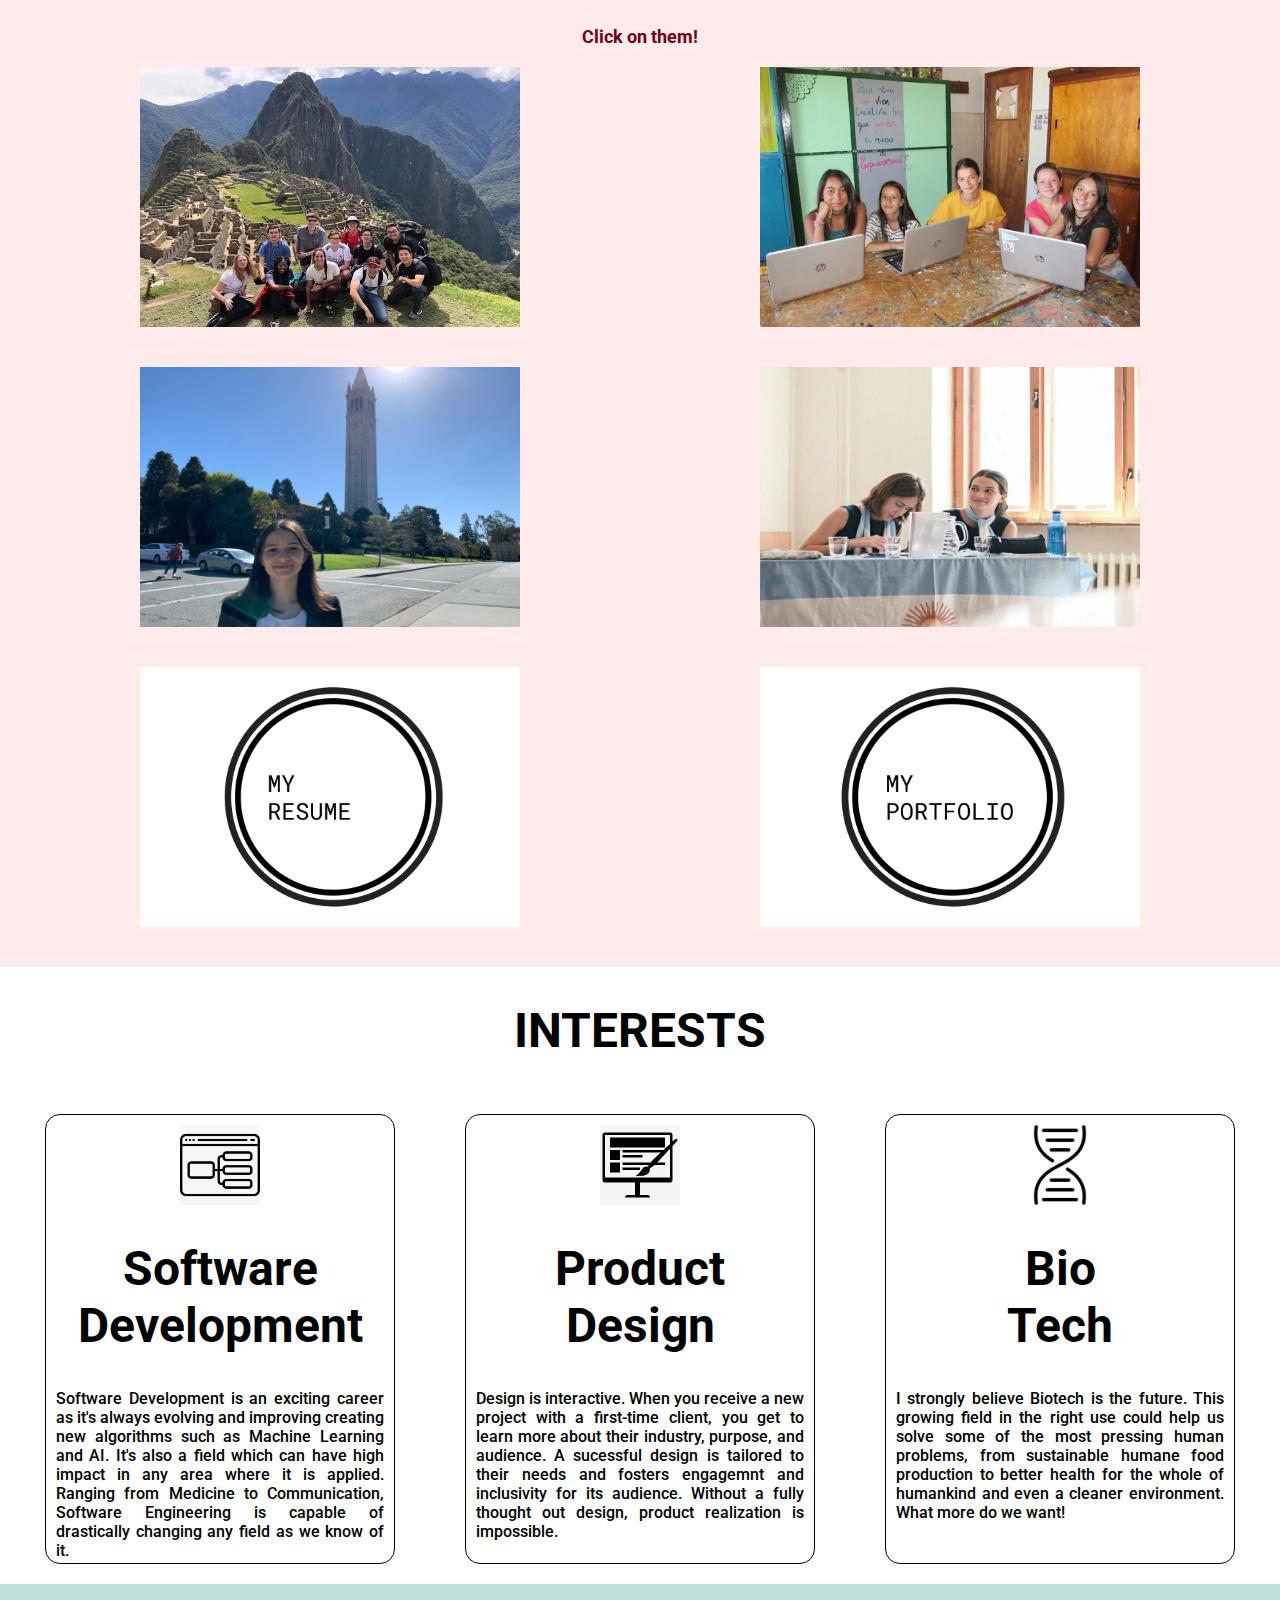
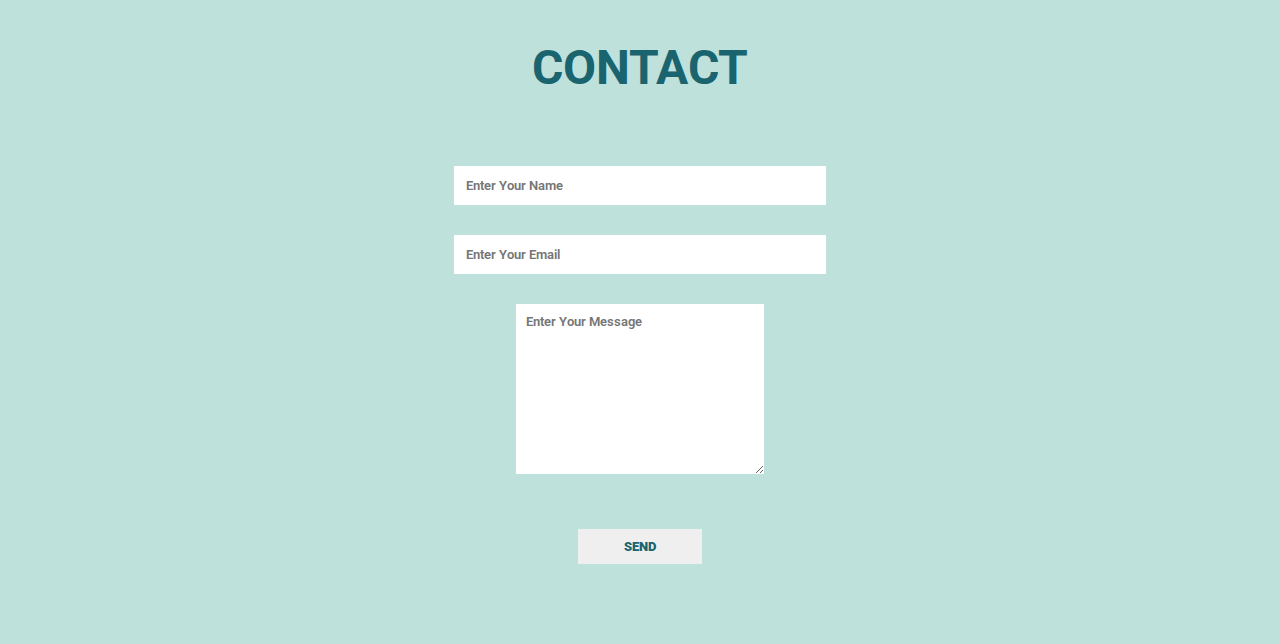
==== commit 0e84397f: "updated fonts" ====
--- a/index.html
+++ b/index.html
@@ -10,9 +10,6 @@
     <link rel="stylesheet" media="screen and (max-width:800px)" href="tablet.css">
     <link rel="stylesheet" media="screen and (max-width:530px)" href="phone.css">
     <title>Julia Navarro Goldaraz</title>
-    <!--<link rel="stylesheet" href="https://maxcdn.bootstrapcdn.com/bootstrap/3.4.1/css/bootstrap.min.css">
-    <script src="https://ajax.googleapis.com/ajax/libs/jquery/3.5.1/jquery.min.js"></script>
-    <script src="https://maxcdn.bootstrapcdn.com/bootstrap/3.4.1/js/bootstrap.min.js"></script> -->
     <style>
         @import url('https://fonts.googleapis.com/css2?family=Roboto:wght@100&display=swap');
     </style>
@@ -94,11 +91,12 @@
 
     <section id="portfolio">
         <h1 class="headings">EXPERIENCES</h1>
+        <h7 class="click">Click on them!</h7>
         <div class="gallery">
-            <a href="Experience1.html" target="_blank"> <img src="photos/INvent2.jpeg" alt=""> </a>
-            <a href="Experience2.html" target="_blank"> <img src="photos/CCP1.jpg" alt=""> </a>
-            <a href="Experience3.html" target="_blank"> <img src="photos/Berkeley1.jpeg" alt=""> </a>
-            <a href="Experience4.html" target="_blank"> <img src="photos/Debate1.jpeg" alt=""> </a>
+            <a href="Experience1.html" target="_self"> <img src="photos/INvent2.jpeg" alt=""> </a>
+            <a href="Experience2.html" target="_self"> <img src="photos/CCP1.jpg" alt=""> </a>
+            <a href="Experience3.html" target="_self"> <img src="photos/Berkeley1.jpeg" alt=""> </a>
+            <a href="Experience4.html" target="_self"> <img src="photos/Debate1.jpeg" alt=""> </a>
             <a href="https://drive.google.com/file/d/155FvNxUfxk0dQkpdSEWKot0gi2Za6cDw/view?usp=sharing" target="_blank"> <img src="photos/P.png" alt=""> </a>
             <a href="https://drive.google.com/file/d/1hf_ZFuTHKNktTs1CpE-3wzE_38Ayr6yX/view?usp=sharing" target="_blank"> <img src="photos/R(3).png" alt=""> </a>
         </div>
--- a/style.css
+++ b/style.css
@@ -19,6 +19,7 @@
     position: sticky;
     top: 0;
     max-height: 63px;
+    
 }
 
 .navbar ul{
@@ -58,6 +59,7 @@
     justify-content: center;
     align-items: center;
     color:white;
+
 }
 
 #home::before{
@@ -157,6 +159,13 @@
     padding: 20px;
 }
 
+.click{
+    font-family: 'Roboto', sans-serif;
+    font-size: 1.1rem;
+    font-weight: bold;
+    color: #73000F;
+    padding: 0px;
+}
 .gallery{
     display: flex;
     flex-wrap: wrap;
@@ -239,6 +248,7 @@
     box-sizing: border-box;
     align-items: center;
     margin: 20px 0px;
+    font-family: "Roboto", sans-serif;
 }
 
 .input{
@@ -247,6 +257,8 @@
     width: 30%;
     border: none;
     outline: none;
+    font-family: "Roboto", sans-serif;
+    font-weight: 600;
 }
 
 #msg{
@@ -255,6 +267,8 @@
     margin: 15px;
     border: none;
     outline: none;
+    font-family: "Roboto", sans-serif;
+    font-weight: 600;
 }
 
 #send{
@@ -266,9 +280,11 @@
     font-family: 'Roboto', sans-serif;
     color: #19646E;
     font-weight: 1000;
+    font-family: "Roboto", sans-serif;
 }
 
 #send:hover{
     cursor: pointer;
     box-shadow: 0 0 5px white;
-}
+    font-family: "Roboto", sans-serif;
+}
